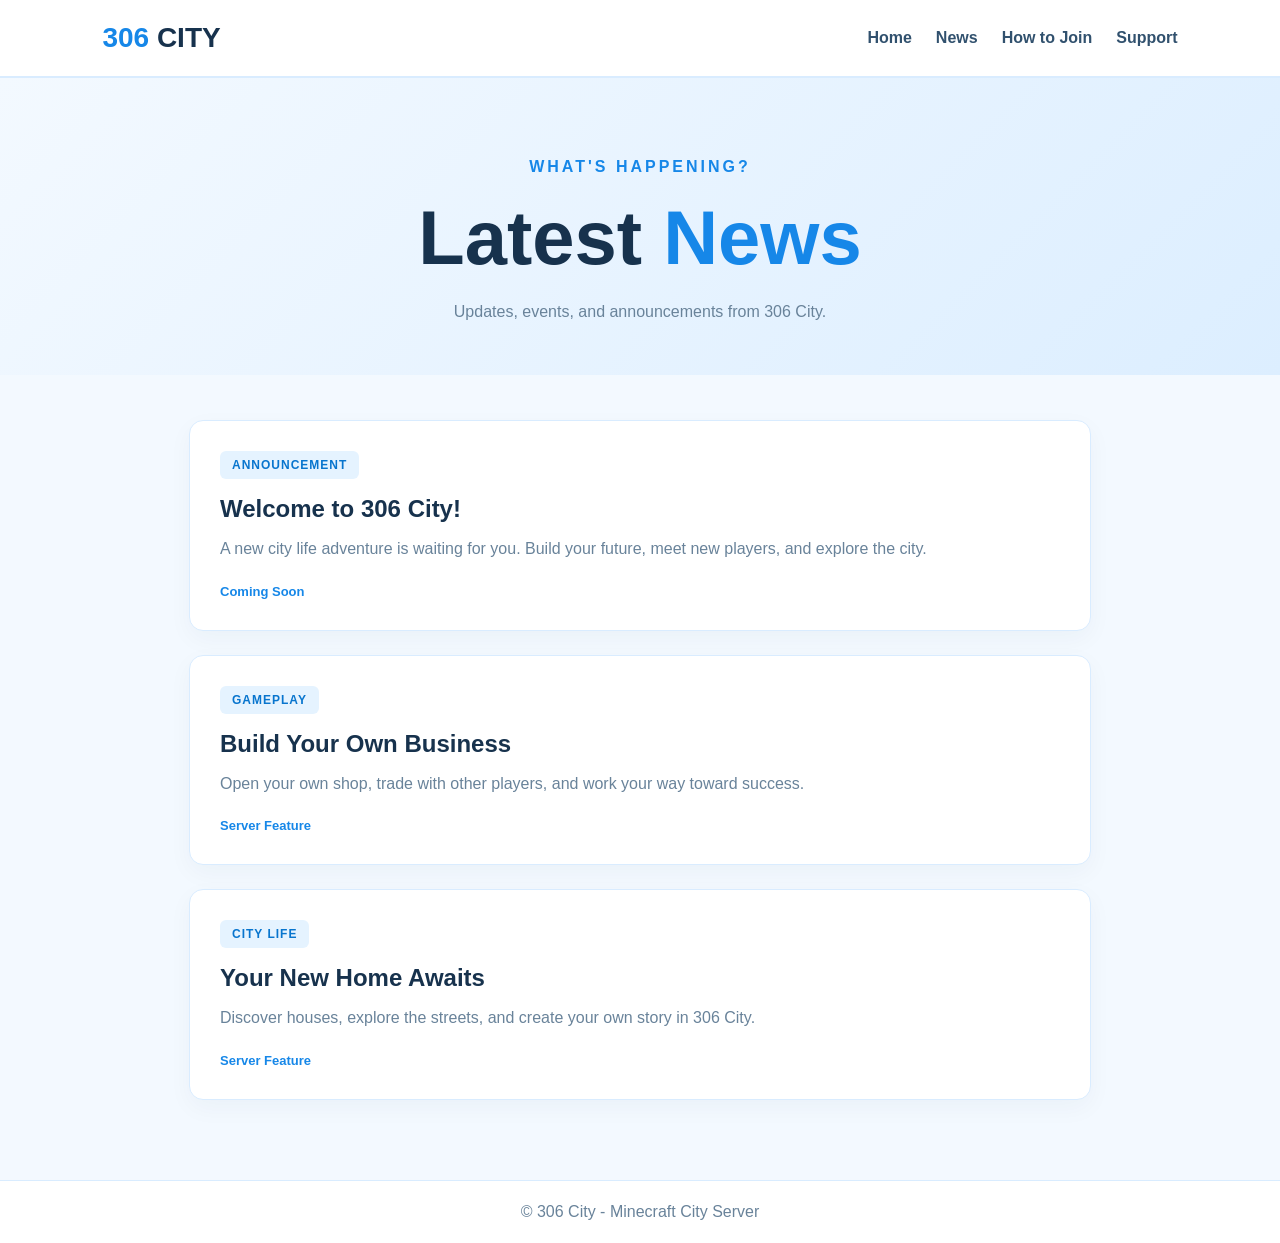
==== news.html @ 4b85d5aa "Add files via upload" ====
<!DOCTYPE html>
<html lang="en">

<head>
    <meta charset="UTF-8">
    <meta name="viewport" content="width=device-width, initial-scale=1.0">
    <title>306 City | News</title>
    <link rel="stylesheet" href="style.css">
</head>

<body>

    <header>
        <div class="logo">306 <span>CITY</span></div>

        <nav>
            <a href="index.html">Home</a>
            <a href="news.html">News</a>
            <a href="join.html">How to Join</a>
            <a href="support.html">Support</a>
        </nav>
    </header>

    <main>
        <section class="news-hero">
            <p class="subtitle">WHAT'S HAPPENING?</p>
            <h1>Latest <span>News</span></h1>
            <p>Updates, events, and announcements from 306 City.</p>
        </section>

        <section class="news-list">

            <article class="news-card">
                <div class="news-tag">ANNOUNCEMENT</div>
                <h2>Welcome to 306 City!</h2>
                <p>
                    A new city life adventure is waiting for you.
                    Build your future, meet new players, and explore the city.
                </p>
                <span class="news-date">Coming Soon</span>
            </article>

            <article class="news-card">
                <div class="news-tag">GAMEPLAY</div>
                <h2>Build Your Own Business</h2>
                <p>
                    Open your own shop, trade with other players,
                    and work your way toward success.
                </p>
                <span class="news-date">Server Feature</span>
            </article>

            <article class="news-card">
                <div class="news-tag">CITY LIFE</div>
                <h2>Your New Home Awaits</h2>
                <p>
                    Discover houses, explore the streets,
                    and create your own story in 306 City.
                </p>
                <span class="news-date">Server Feature</span>
            </article>

        </section>
    </main>

    <footer>
        <p>© 306 City - Minecraft City Server</p>
    </footer>

</body>

</html>
---- style.css ----
* {
    margin: 0;
    padding: 0;
    box-sizing: border-box;
}

body {
    font-family: Arial, sans-serif;
    background: #f3f9ff;
    color: #17324d;
    min-height: 100vh;
    display: flex;
    flex-direction: column;
}

header {
    display: flex;
    justify-content: space-between;
    align-items: center;
    padding: 22px 8%;
    background: white;
    border-bottom: 2px solid #d9ecff;
    flex-wrap: wrap;
    gap: 20px;
}

.logo {
    font-size: 28px;
    font-weight: bold;
    color: #1687e8;
}

.logo span {
    color: #17324d;
}

nav {
    display: flex;
    flex-wrap: wrap;
    gap: 24px;
}

nav a {
    text-decoration: none;
    color: #31516e;
    font-weight: bold;
    transition: 0.2s;
}

nav a:hover {
    color: #1687e8;
}

main {
    flex: 1;
}

.hero {
    min-height: 70vh;
    padding: 100px 10%;
    display: flex;
    flex-direction: column;
    align-items: flex-start;
    justify-content: center;
    background:
        radial-gradient(circle at 85% 25%, #c7e7ff 0, transparent 30%),
        linear-gradient(135deg, #f3f9ff, #e3f2ff);
}

.subtitle {
    color: #1687e8;
    font-weight: bold;
    letter-spacing: 3px;
    margin-bottom: 20px;
}

h1 {
    font-size: clamp(42px, 7vw, 76px);
    line-height: 1.1;
    margin-bottom: 24px;
}

h1 span {
    color: #1687e8;
}

.description {
    max-width: 520px;
    font-size: 18px;
    line-height: 1.8;
    color: #52708a;
    margin-bottom: 32px;
}

.button {
    display: inline-block;
    background: #1687e8;
    color: white;
    padding: 15px 28px;
    border-radius: 8px;
    text-decoration: none;
    font-weight: bold;
    box-shadow: 0 8px 20px #1687e833;
    transition: 0.2s;
}

.button:hover {
    background: #086bc0;
    transform: translateY(-2px);
}

footer {
    text-align: center;
    padding: 22px;
    background: white;
    color: #69839a;
    border-top: 1px solid #d9ecff;
}

@media (max-width: 600px) {
    header {
        padding: 20px 6%;
    }

    nav {
        gap: 14px;
    }

    .hero {
        padding: 75px 7%;
    }
}

.features,
.gallery {
    padding: 75px 8%;
}

.section-heading {
    text-align: center;
    margin-bottom: 40px;
}

.section-heading h2 {
    font-size: 36px;
    margin-bottom: 12px;
}

.section-heading>p:last-child {
    color: #69839a;
    line-height: 1.7;
}

.feature-grid,
.gallery-grid {
    display: grid;
    grid-template-columns: repeat(3, minmax(0, 1fr));
    gap: 24px;
}

.feature-card {
    background: white;
    padding: 30px;
    border: 1px solid #d9ecff;
    border-radius: 14px;
    box-shadow: 0 8px 25px #17324d0a;
}

.feature-icon {
    font-size: 38px;
    margin-bottom: 18px;
}

.feature-card h3 {
    margin-bottom: 12px;
}

.feature-card p {
    color: #69839a;
    line-height: 1.7;
}

.gallery {
    background: #e6f3ff;
}

.gallery-item {
    overflow: hidden;
    background: white;
    border-radius: 12px;
    box-shadow: 0 8px 25px #17324d12;
}

.gallery-item img {
    display: block;
    width: 100%;
    height: 210px;
    object-fit: cover;
}

.gallery-item p {
    padding: 16px;
    font-weight: bold;
}

@media (max-width: 700px) {

    .feature-grid,
    .gallery-grid {
        grid-template-columns: 1fr;
    }

    .section-heading h2 {
        font-size: 28px;
    }
}

.news-hero {
    text-align: center;
    padding: 80px 7% 50px;
    background: linear-gradient(135deg, #f3f9ff, #dceeff);
}

.news-hero h1 {
    margin-bottom: 18px;
}

.news-hero h1 span {
    color: #1687e8;
}

.news-hero>p:last-child {
    color: #69839a;
    line-height: 1.7;
}

.news-list {
    max-width: 950px;
    margin: 0 auto;
    padding: 45px 24px 80px;
    display: grid;
    gap: 24px;
}

.news-card {
    background: white;
    padding: 30px;
    border: 1px solid #d9ecff;
    border-radius: 14px;
    box-shadow: 0 8px 25px #17324d0a;
    transition: transform 0.2s, box-shadow 0.2s;
}

.news-card:hover {
    transform: translateY(-4px);
    box-shadow: 0 12px 30px #17324d14;
}

.news-tag {
    display: inline-block;
    color: #0875ce;
    background: #e5f3ff;
    padding: 7px 12px;
    border-radius: 6px;
    font-size: 12px;
    font-weight: bold;
    letter-spacing: 1px;
    margin-bottom: 16px;
}

.news-card h2 {
    font-size: 24px;
    margin-bottom: 12px;
}

.news-card p {
    color: #69839a;
    line-height: 1.8;
    margin-bottom: 18px;
}

.news-date {
    color: #1687e8;
    font-size: 13px;
    font-weight: bold;
}

.join-content {
    max-width: 900px;
    margin: 0 auto;
    padding: 40px 24px 80px;
}

.join-card {
    display: flex;
    flex-direction: column;
    align-items: flex-start;
    background: white;
    border: 1px solid #d9ecff;
    border-radius: 14px;
    padding: 26px;
    margin-bottom: 18px;
}

.step-number {
    color: #1687e8;
    font-size: 14px;
    font-weight: bold;
    background: #e5f3ff;
    padding: 9px 13px;
    border-radius: 7px;
    margin-bottom: 16px;
}

.join-card h2 {
    margin-bottom: 10px;
}

.join-card p {
    color: #69839a;
    line-height: 1.8;
}

.server-box {
    text-align: center;
    margin-top: 35px;
    padding: 35px 20px;
    background: #e5f3ff;
    border: 1px solid #c9e5ff;
    border-radius: 16px;
}

.server-box h2 {
    margin-bottom: 25px;
}

.server-label {
    color: #52708a;
    margin-bottom: 10px;
}

#server-address {
    display: block;
    overflow-wrap: anywhere;
    margin: 0 auto 22px;
    padding: 15px;
    background: white;
    border: 1px dashed #1687e8;
    border-radius: 8px;
    font-size: 17px;
}

.server-box button {
    border: none;
    cursor: pointer;
    font-size: 15px;
}

.server-note {
    margin-top: 18px;
    color: #69839a;
    font-size: 13px;
}

.tutorial {
    margin-top: 55px;
    text-align: center;
}

.tutorial>p {
    margin-top: 12px;
    color: #69839a;
}

.video-placeholder {
    margin-top: 24px;
    min-height: 260px;
    background: #17324d;
    color: white;
    border-radius: 14px;
    display: flex;
    flex-direction: column;
    align-items: center;
    justify-content: center;
    gap: 12px;
}

.video-placeholder span {
    font-size: 42px;
    color: #69bdff;
}

@media (max-width: 600px) {
    .join-card {
        padding: 22px;
    }

    .video-placeholder {
        min-height: 200px;
    }
}

.support-content {
    max-width: 650px;
    margin: 0 auto;
    padding: 45px 24px 80px;
}

#support-form {
    display: flex;
    flex-direction: column;
    gap: 12px;
    padding: 30px;
    background: white;
    border: 1px solid #d9ecff;
    border-radius: 16px;
    box-shadow: 0 8px 30px #17324d0a;
}

#support-form label {
    margin-top: 10px;
    font-weight: bold;
    color: #31516e;
}

#support-form input,
#support-form select,
#support-form textarea {
    width: 100%;
    padding: 13px;
    border: 1px solid #c9dbea;
    border-radius: 8px;
    background: #fbfdff;
    color: #17324d;
    font: inherit;
}

#support-form input:focus,
#support-form select:focus,
#support-form textarea:focus {
    outline: 2px solid #1687e8;
    border-color: transparent;
}

#support-form textarea {
    resize: vertical;
}

#support-form button {
    border: none;
    cursor: pointer;
    font-size: 15px;
    margin-top: 18px;
}

#form-message {
    line-height: 1.6;
    color: #0875ce;
}

@media (max-width: 500px) {
    #support-form {
        padding: 22px;
    }
}

.telegram-support {
    margin-top: 25px;
    padding: 28px;
    text-align: center;
    background: white;
    border: 1px solid #d9ecff;
    border-radius: 14px;
}

.telegram-support h2 {
    margin-bottom: 12px;
}

.telegram-support p {
    color: #69839a;
    margin-bottom: 20px;
    line-height: 1.7;
}

.telegram-button {
    display: inline-block;
    padding: 13px 22px;
    background: #229ed9;
    color: white;
    text-decoration: none;
    font-weight: bold;
    border-radius: 8px;
    transition: 0.2s;
}

.telegram-button:hover {
    background: #1686bd;
    transform: translateY(-2px);
}
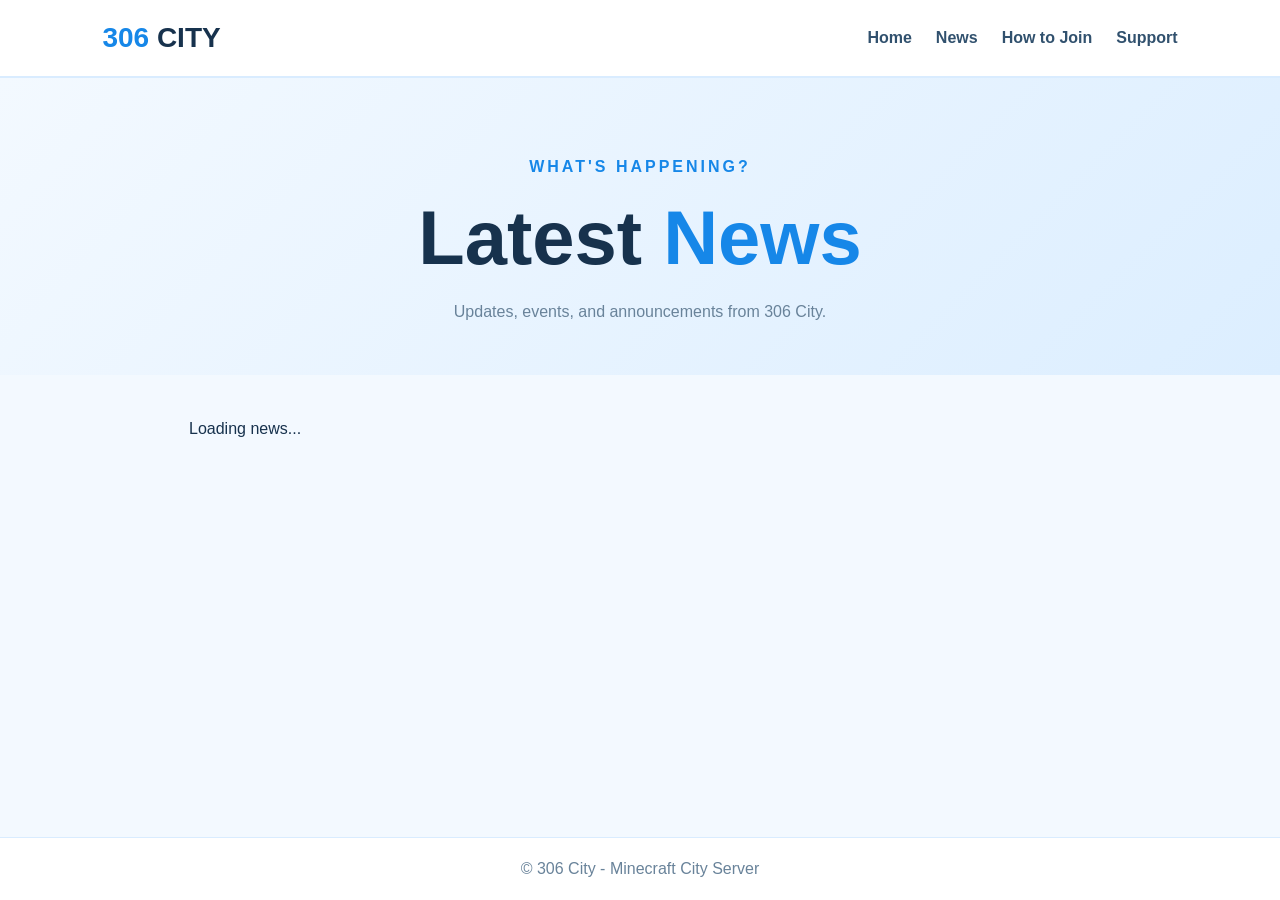
==== commit e5fc284d: "news.html" ====
--- a/news.html
+++ b/news.html
@@ -28,39 +28,9 @@
             <p>Updates, events, and announcements from 306 City.</p>
         </section>
 
-        <section class="news-list">
-
-            <article class="news-card">
-                <div class="news-tag">ANNOUNCEMENT</div>
-                <h2>Welcome to 306 City!</h2>
-                <p>
-                    A new city life adventure is waiting for you.
-                    Build your future, meet new players, and explore the city.
-                </p>
-                <span class="news-date">Coming Soon</span>
-            </article>
-
-            <article class="news-card">
-                <div class="news-tag">GAMEPLAY</div>
-                <h2>Build Your Own Business</h2>
-                <p>
-                    Open your own shop, trade with other players,
-                    and work your way toward success.
-                </p>
-                <span class="news-date">Server Feature</span>
-            </article>
-
-            <article class="news-card">
-                <div class="news-tag">CITY LIFE</div>
-                <h2>Your New Home Awaits</h2>
-                <p>
-                    Discover houses, explore the streets,
-                    and create your own story in 306 City.
-                </p>
-                <span class="news-date">Server Feature</span>
-            </article>
-
-        </section>
+            <section class="news-list" id="news-list">
+    <p>Loading news...</p>
+</section>
     </main>
 
     <footer>
@@ -69,4 +39,4 @@
 
 </body>
 
-</html>+</html>
--- a/style.css
+++ b/style.css
@@ -497,4 +497,17 @@
 .telegram-button:hover {
     background: #1686bd;
     transform: translateY(-2px);
-}+}
+.tutorial-video {
+    width: 100%;
+    max-width: 850px;
+    margin: 25px auto;
+    border-radius: 15px;
+    overflow: hidden;
+}
+
+.tutorial-video video {
+    width: 100%;
+    display: block;
+    background: #000;
+}
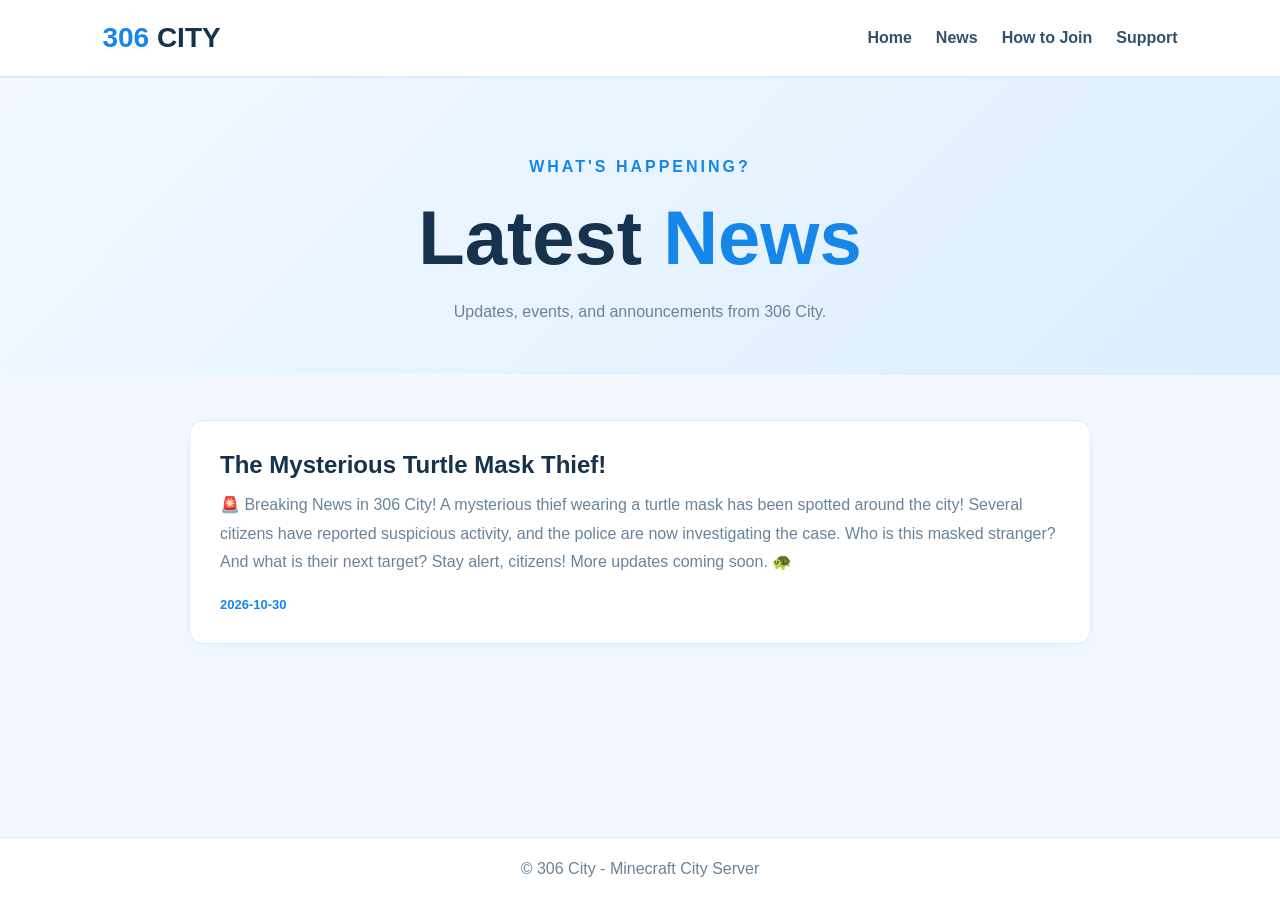
==== commit 4e1113a1: "news.html" ====
--- a/news.html
+++ b/news.html
@@ -36,7 +36,49 @@
     <footer>
         <p>© 306 City - Minecraft City Server</p>
     </footer>
+<script>
+async function loadNews() {
+    const newsList = document.getElementById("news-list");
 
+    try {
+        const response = await fetch("data/news.json");
+        if (!response.ok) throw new Error("News could not be loaded");
+
+        const news = await response.json();
+
+        newsList.innerHTML = "";
+
+        if (news.length === 0) {
+            newsList.innerHTML = "<p>No news available yet.</p>";
+            return;
+        }
+
+        news.forEach(item => {
+            const card = document.createElement("article");
+            card.className = "news-card";
+
+            const title = document.createElement("h2");
+            title.textContent = item.title || "";
+
+            const date = document.createElement("span");
+            date.className = "news-date";
+            date.textContent = item.date || "";
+
+            const content = document.createElement("p");
+            content.textContent = item.body || "";
+
+            card.append(title, content, date);
+            newsList.appendChild(card);
+        });
+
+    } catch (error) {
+        newsList.innerHTML = "<p>Could not load news. Please try again later.</p>";
+        console.error(error);
+    }
+}
+
+loadNews();
+</script>
 </body>
 
 </html>
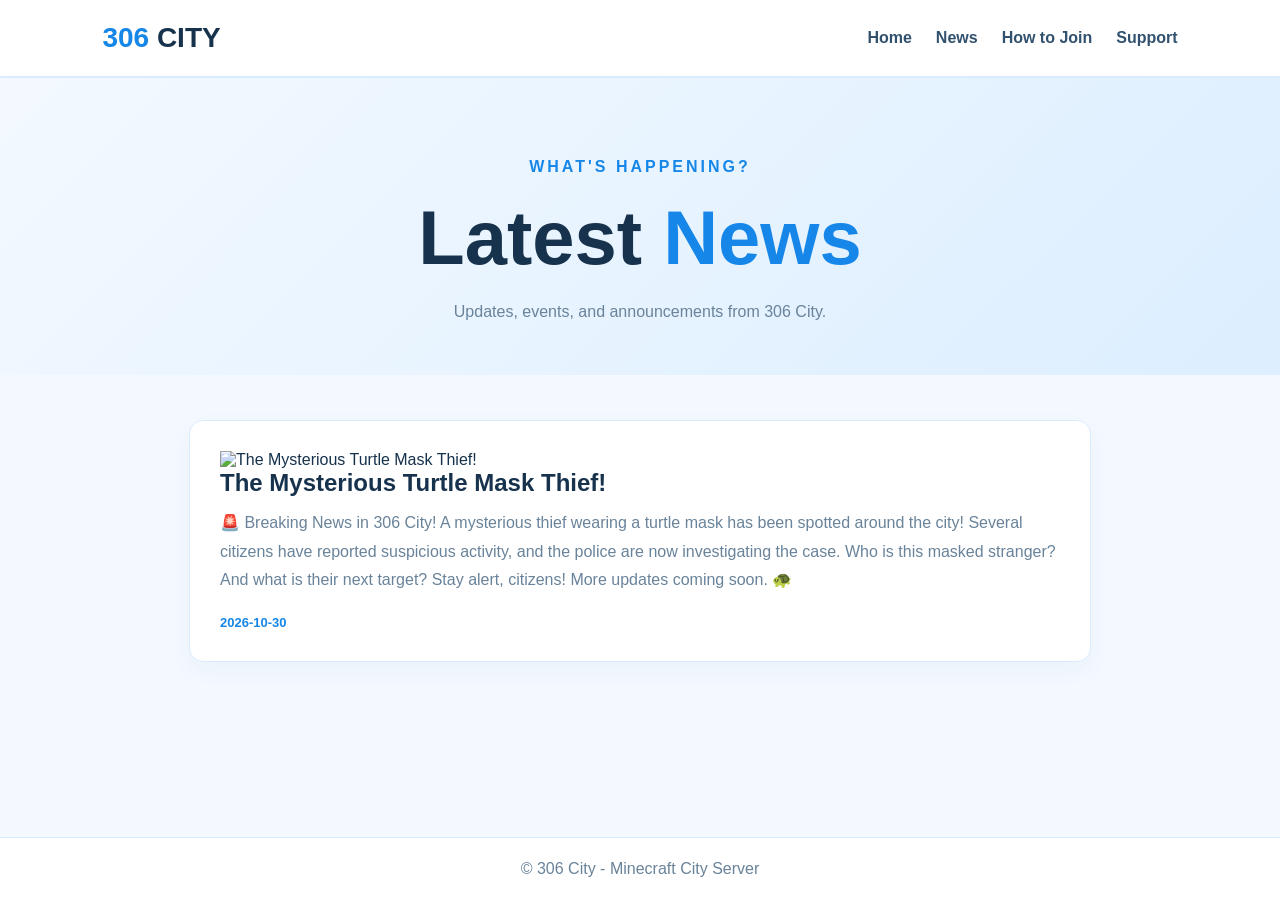
==== commit 60bc50f5: "Update news.html" ====
--- a/news.html
+++ b/news.html
@@ -56,7 +56,13 @@
         news.forEach(item => {
             const card = document.createElement("article");
             card.className = "news-card";
-
+if (item.image) {
+    const img = document.createElement("img");
+    img.src = item.image;
+    img.alt = item.title || "News image";
+    img.className = "news-image";
+    card.appendChild(img);
+}
             const title = document.createElement("h2");
             title.textContent = item.title || "";
 
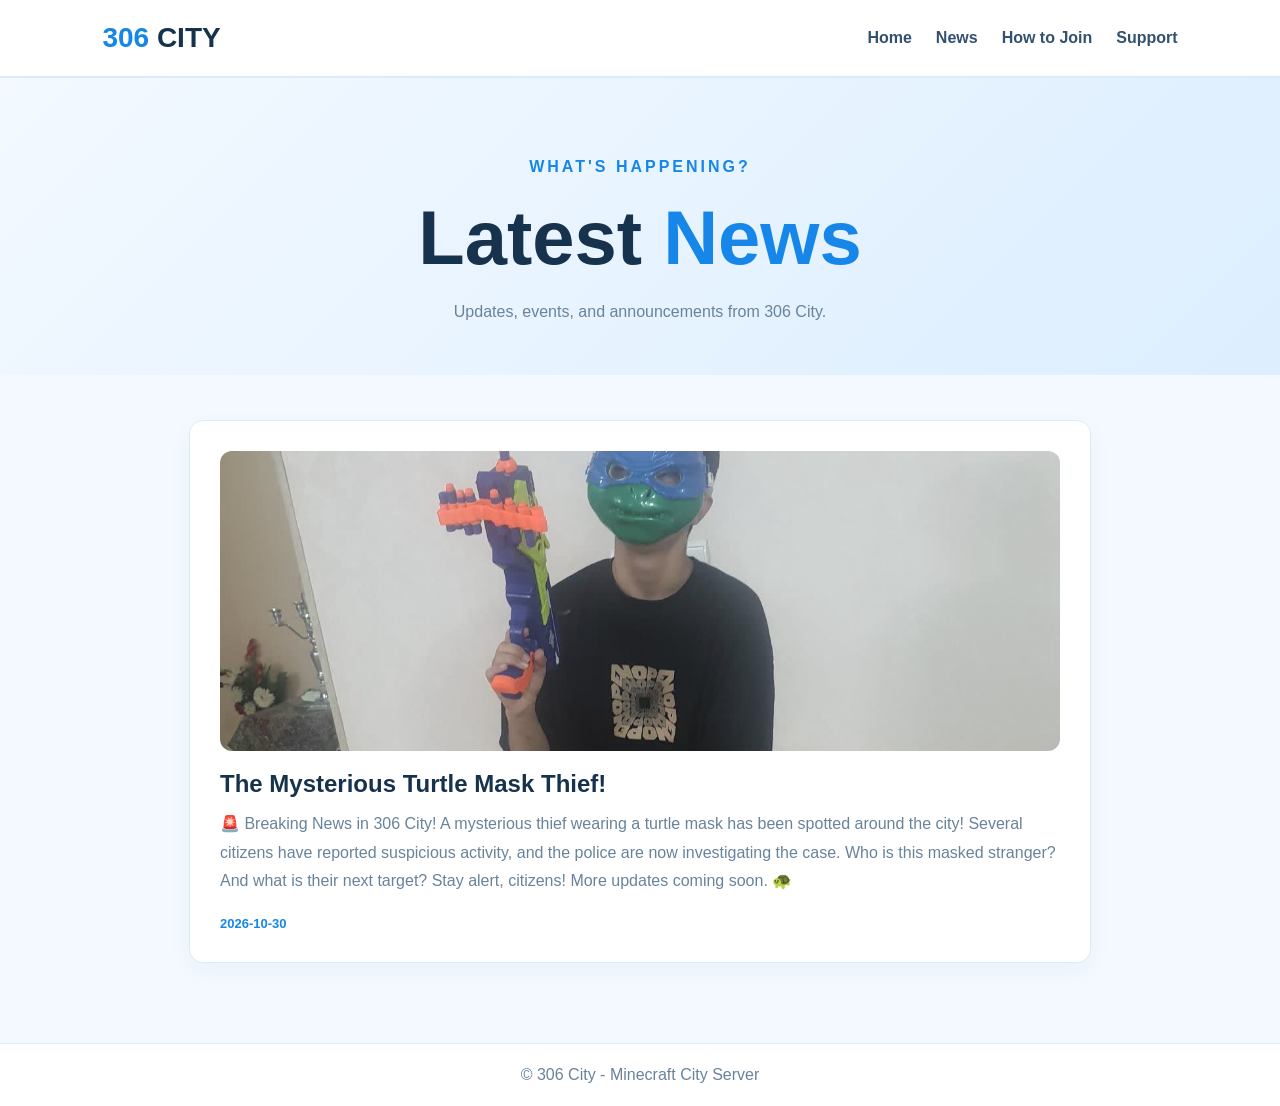
==== commit 49e43733: "Update news.html" ====
--- a/news.html
+++ b/news.html
@@ -58,7 +58,7 @@
             card.className = "news-card";
 if (item.image) {
     const img = document.createElement("img");
-    img.src = item.image;
+    img.src = new URL(item.image, document.baseURI).href;
     img.alt = item.title || "News image";
     img.className = "news-image";
     card.appendChild(img);
--- a/style.css
+++ b/style.css
@@ -511,3 +511,10 @@
     display: block;
     background: #000;
 }
+.news-image {
+    width: 100%;
+    max-height: 300px;
+    object-fit: cover;
+    border-radius: 12px;
+    margin-bottom: 15px;
+}
